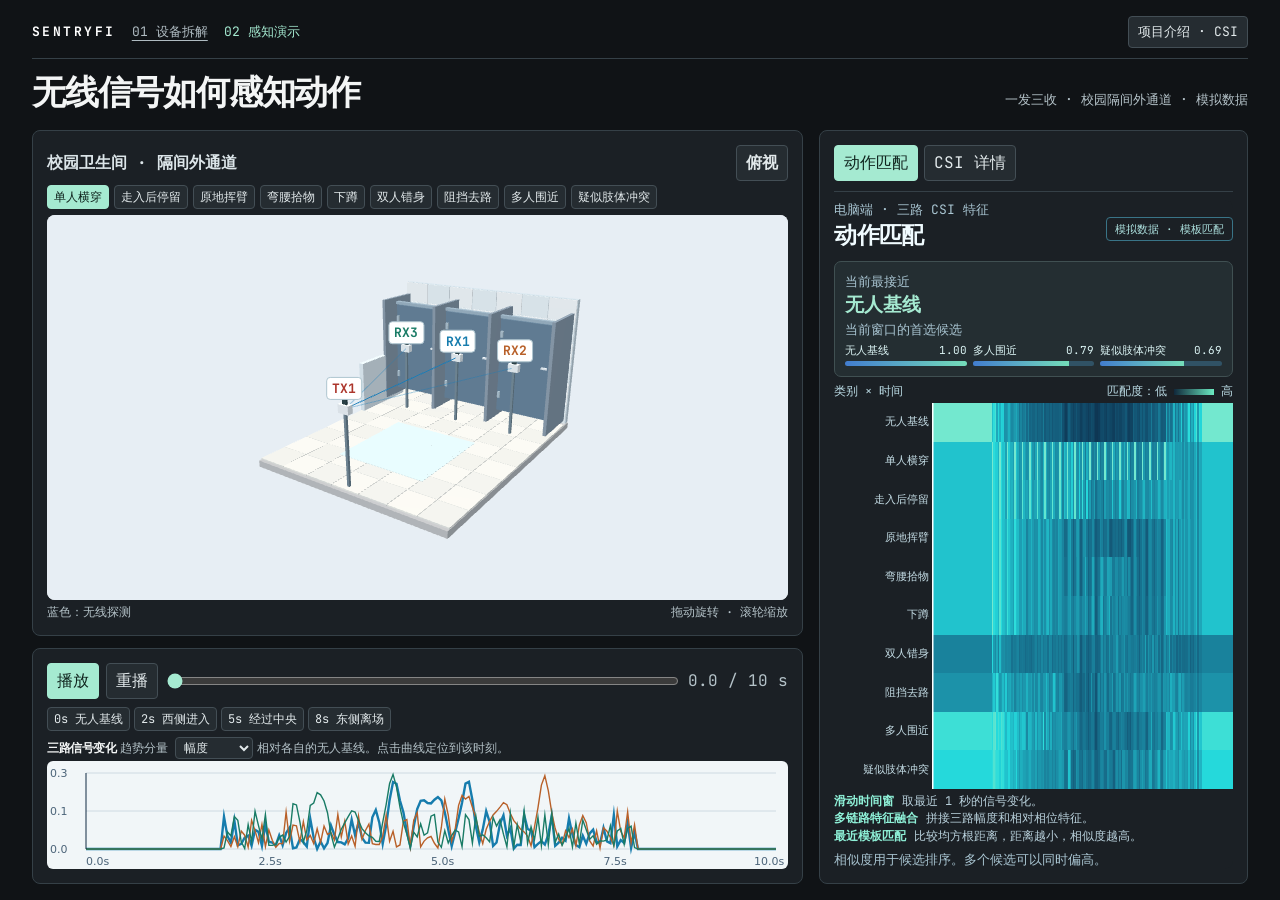
==== index.html @ 0657be01 "Add static entry point for GitHub Pages" ====
<!doctype html>
<html lang="zh-CN">
<meta charset="utf-8">
<meta name="viewport" content="width=device-width,initial-scale=1">
<meta http-equiv="refresh" content="0;url=./csi-scene.html">
<title>SENTRYFI · CSI 感知实验</title>
<a href="./csi-scene.html">进入 CSI 感知实验</a>
</html>
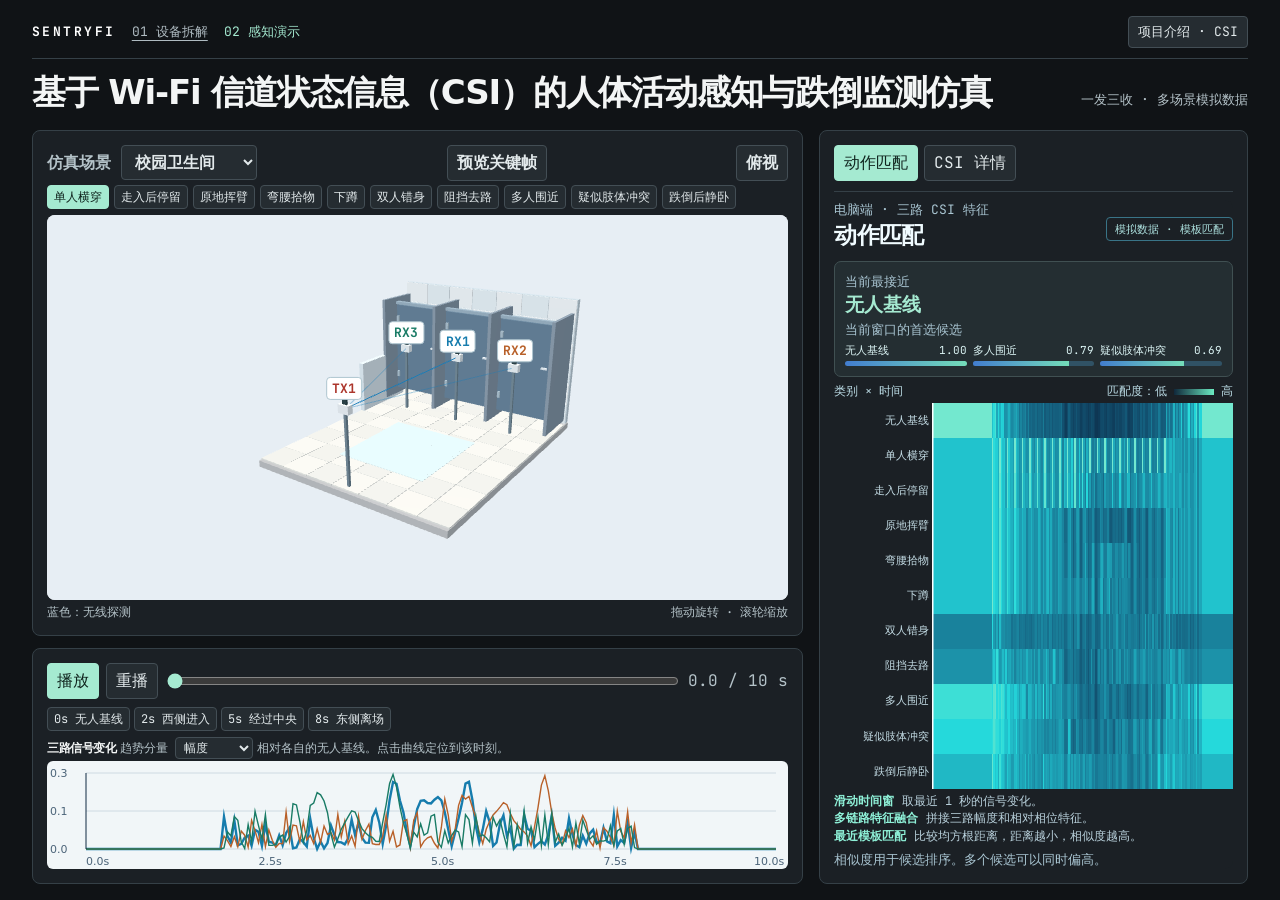
==== commit 2ccc5f39: "Add multi-room CSI simulation, fall dynamics and keyframe preview" ====
--- a/index.html
+++ b/index.html
@@ -3,6 +3,6 @@
 <meta charset="utf-8">
 <meta name="viewport" content="width=device-width,initial-scale=1">
 <meta http-equiv="refresh" content="0;url=./csi-scene.html">
-<title>SENTRYFI · CSI 感知实验</title>
+<title>基于 Wi-Fi 信道状态信息（CSI）的人体活动感知与跌倒监测仿真</title>
 <a href="./csi-scene.html">进入 CSI 感知实验</a>
 </html>
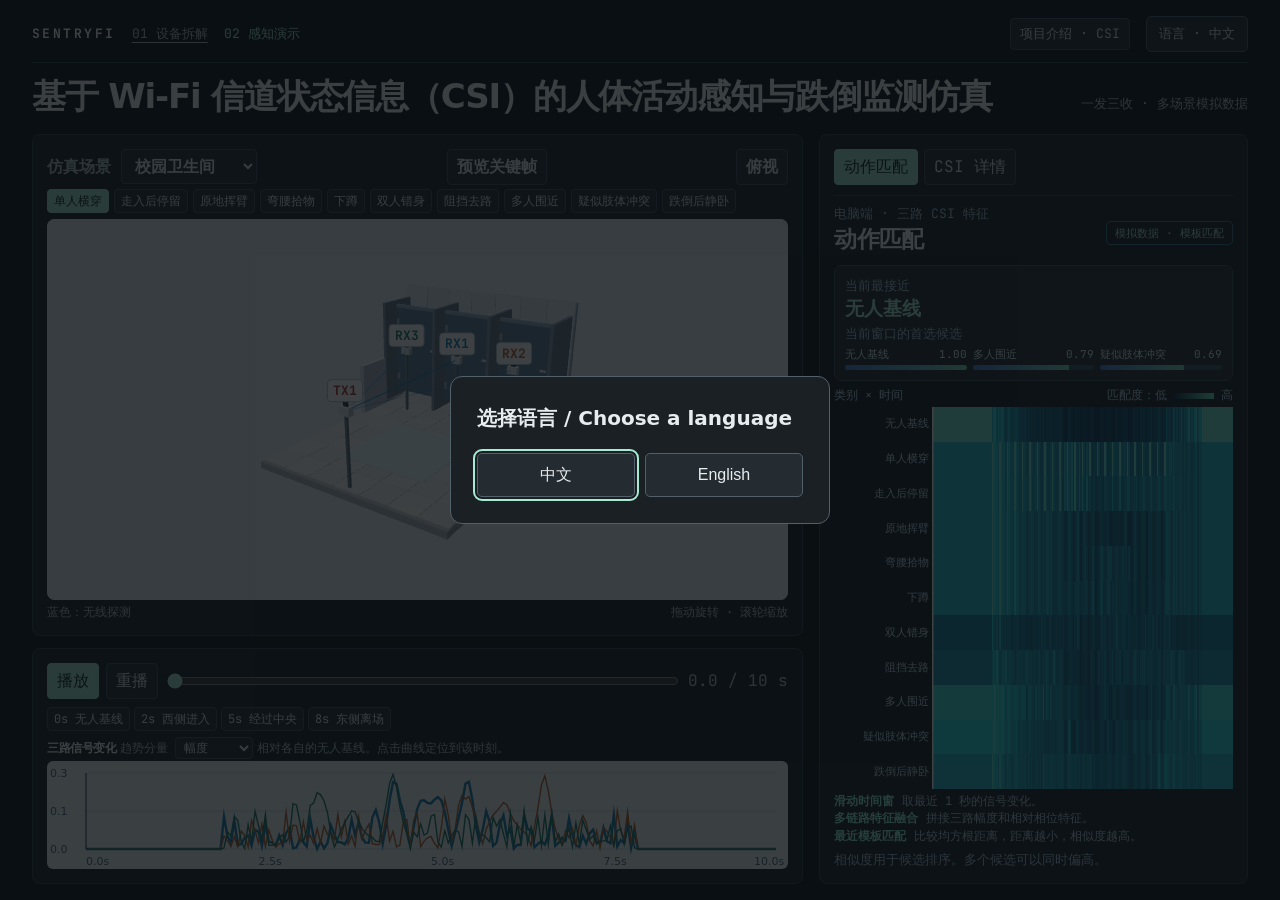
==== commit 2e18b91b: "Localize CSI and hardware demonstrations with a shared language chooser" ====
--- a/index.html
+++ b/index.html
@@ -3,6 +3,6 @@
 <meta charset="utf-8">
 <meta name="viewport" content="width=device-width,initial-scale=1">
 <meta http-equiv="refresh" content="0;url=./csi-scene.html">
-<title>基于 Wi-Fi 信道状态信息（CSI）的人体活动感知与跌倒监测仿真</title>
-<a href="./csi-scene.html">进入 CSI 感知实验</a>
+<title>SENTRYFI · CSI</title>
+<a href="./csi-scene.html">进入 CSI 感知实验 / Open the CSI simulation</a>
 </html>
